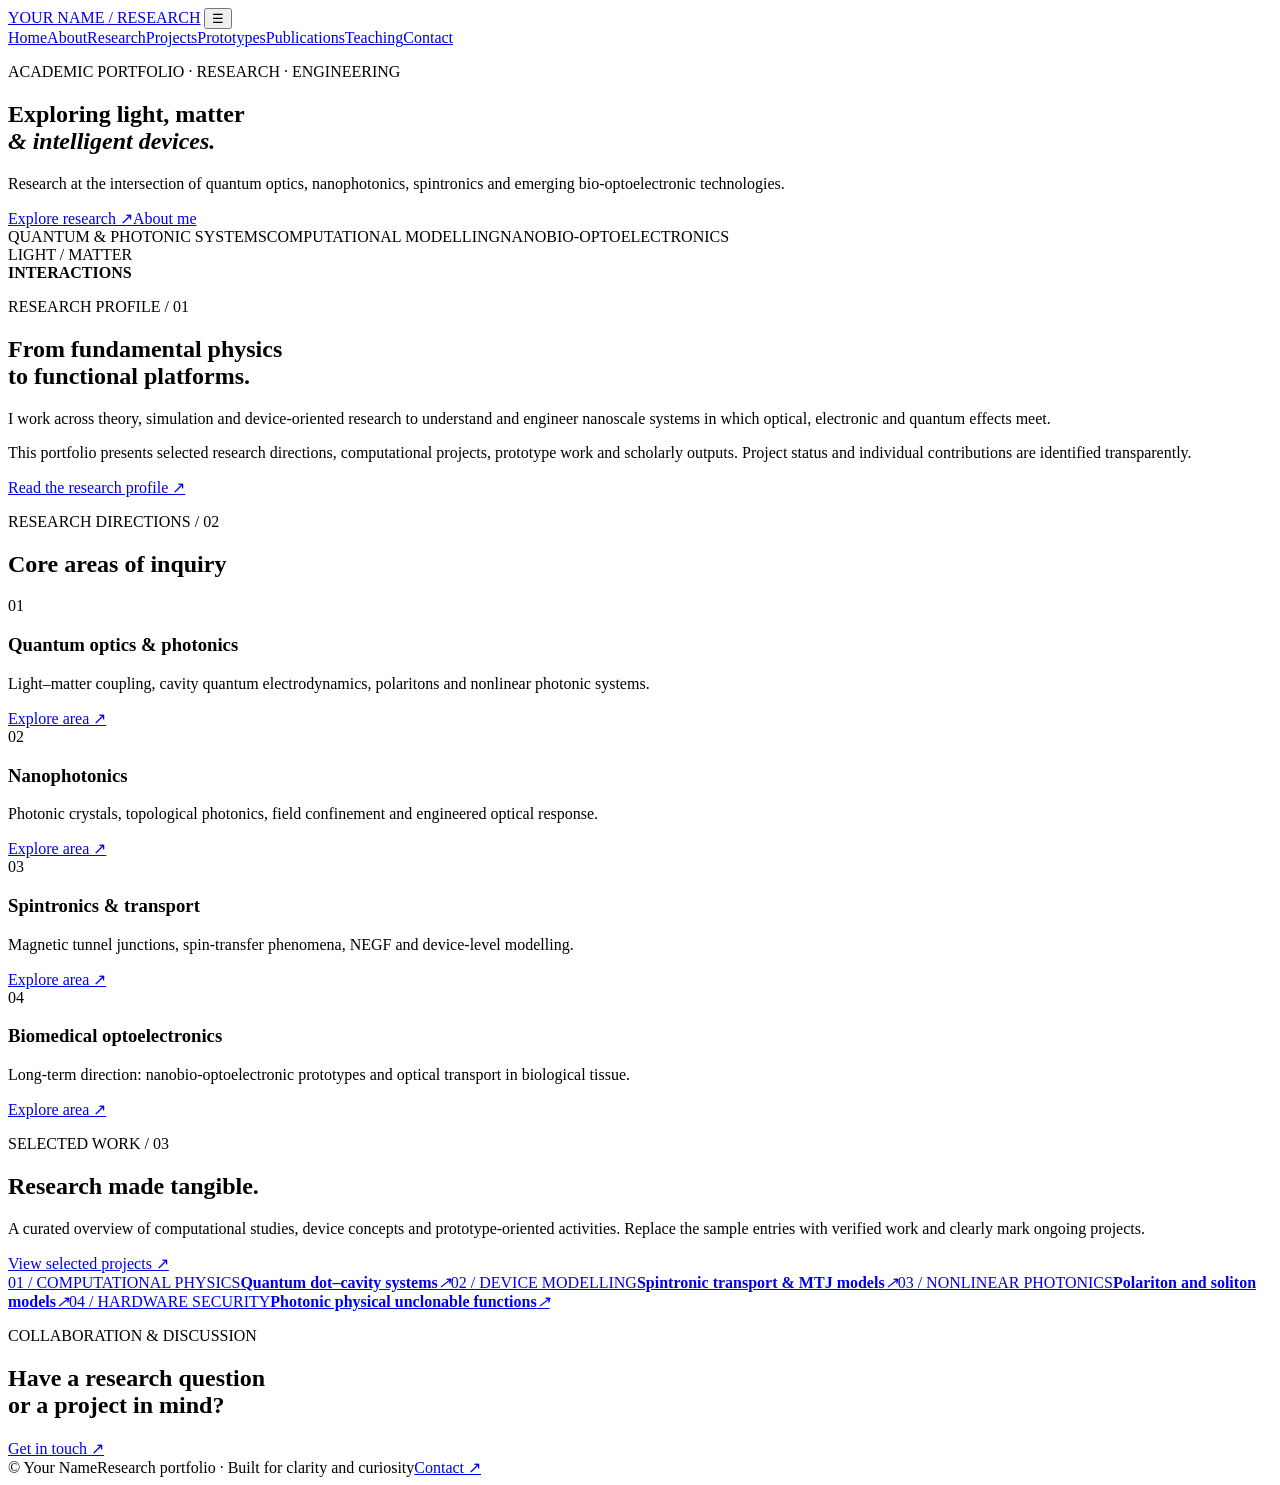
==== index.html @ 0ff96ada "Add files via upload" ====
<!doctype html>
<html lang="en">
<head>
  <meta charset="utf-8"><meta name="viewport" content="width=device-width, initial-scale=1">
  <meta name="description" content="Academic research portfolio in quantum optics, nanophotonics, spintronics and biomedical optoelectronics.">
  <title>Research Portfolio | Your Name</title><link rel="stylesheet" href="assets/css/styles.css">
</head>
<body>
<header class="site-header"><a class="brand" href="index.html">YOUR NAME<span> / RESEARCH</span></a>
<button class="menu-toggle" aria-label="Toggle navigation" aria-expanded="false">☰</button>
<nav class="nav"><a class="active" href="index.html">Home</a><a href="about.html">About</a><a href="research.html">Research</a><a href="projects.html">Projects</a><a href="prototypes.html">Prototypes</a><a href="publications.html">Publications</a><a href="teaching.html">Teaching</a><a href="contact.html">Contact</a></nav></header>
<main>
<section class="hero"><div class="hero-grid"></div><div class="hero-content"><p class="eyebrow">ACADEMIC PORTFOLIO · RESEARCH · ENGINEERING</p>
<h1>Exploring light, matter<br><em>&amp; intelligent devices.</em></h1>
<p class="hero-lede">Research at the intersection of quantum optics, nanophotonics, spintronics and emerging bio-optoelectronic technologies.</p>
<div class="actions"><a class="button primary" href="research.html">Explore research <span>↗</span></a><a class="button secondary" href="about.html">About me</a></div>
<div class="hero-meta"><span>QUANTUM &amp; PHOTONIC SYSTEMS</span><span>COMPUTATIONAL MODELLING</span><span>NANOBIO-OPTOELECTRONICS</span></div></div>
<div class="hero-visual" aria-label="Abstract scientific illustration"><div class="orbit orbit-one"></div><div class="orbit orbit-two"></div><div class="core"></div><div class="photon p1"></div><div class="photon p2"></div><div class="photon p3"></div><div class="visual-label">LIGHT / MATTER<br><b>INTERACTIONS</b></div></div></section>
<section class="section intro"><div><p class="eyebrow">RESEARCH PROFILE / 01</p><h2>From fundamental physics<br>to functional platforms.</h2></div><div><p class="lead">I work across theory, simulation and device-oriented research to understand and engineer nanoscale systems in which optical, electronic and quantum effects meet.</p><p class="muted">This portfolio presents selected research directions, computational projects, prototype work and scholarly outputs. Project status and individual contributions are identified transparently.</p><a class="text-link" href="about.html">Read the research profile ↗</a></div></section>
<section class="section dark-section"><p class="eyebrow">RESEARCH DIRECTIONS / 02</p><h2>Core areas of inquiry</h2><div class="card-grid">
<article class="research-card"><span class="number">01</span><h3>Quantum optics &amp; photonics</h3><p>Light–matter coupling, cavity quantum electrodynamics, polaritons and nonlinear photonic systems.</p><a href="research.html">Explore area ↗</a></article>
<article class="research-card"><span class="number">02</span><h3>Nanophotonics</h3><p>Photonic crystals, topological photonics, field confinement and engineered optical response.</p><a href="research.html">Explore area ↗</a></article>
<article class="research-card"><span class="number">03</span><h3>Spintronics &amp; transport</h3><p>Magnetic tunnel junctions, spin-transfer phenomena, NEGF and device-level modelling.</p><a href="research.html">Explore area ↗</a></article>
<article class="research-card"><span class="number">04</span><h3>Biomedical optoelectronics</h3><p>Long-term direction: nanobio-optoelectronic prototypes and optical transport in biological tissue.</p><a href="research.html">Explore area ↗</a></article>
</div></section>
<section class="section split"><div><p class="eyebrow">SELECTED WORK / 03</p><h2>Research made tangible.</h2><p class="muted">A curated overview of computational studies, device concepts and prototype-oriented activities. Replace the sample entries with verified work and clearly mark ongoing projects.</p><a class="text-link" href="projects.html">View selected projects ↗</a></div><div class="feature-list"><a href="projects.html"><span>01 / COMPUTATIONAL PHYSICS</span><b>Quantum dot–cavity systems</b><i>↗</i></a><a href="projects.html"><span>02 / DEVICE MODELLING</span><b>Spintronic transport &amp; MTJ models</b><i>↗</i></a><a href="projects.html"><span>03 / NONLINEAR PHOTONICS</span><b>Polariton and soliton models</b><i>↗</i></a><a href="projects.html"><span>04 / HARDWARE SECURITY</span><b>Photonic physical unclonable functions</b><i>↗</i></a></div></section>
<section class="cta"><p class="eyebrow">COLLABORATION &amp; DISCUSSION</p><h2>Have a research question<br>or a project in mind?</h2><a class="button light" href="contact.html">Get in touch ↗</a></section>
</main><footer><span>© <span data-year></span> Your Name</span><span>Research portfolio · Built for clarity and curiosity</span><a href="contact.html">Contact ↗</a></footer><script src="assets/js/main.js"></script></body></html>
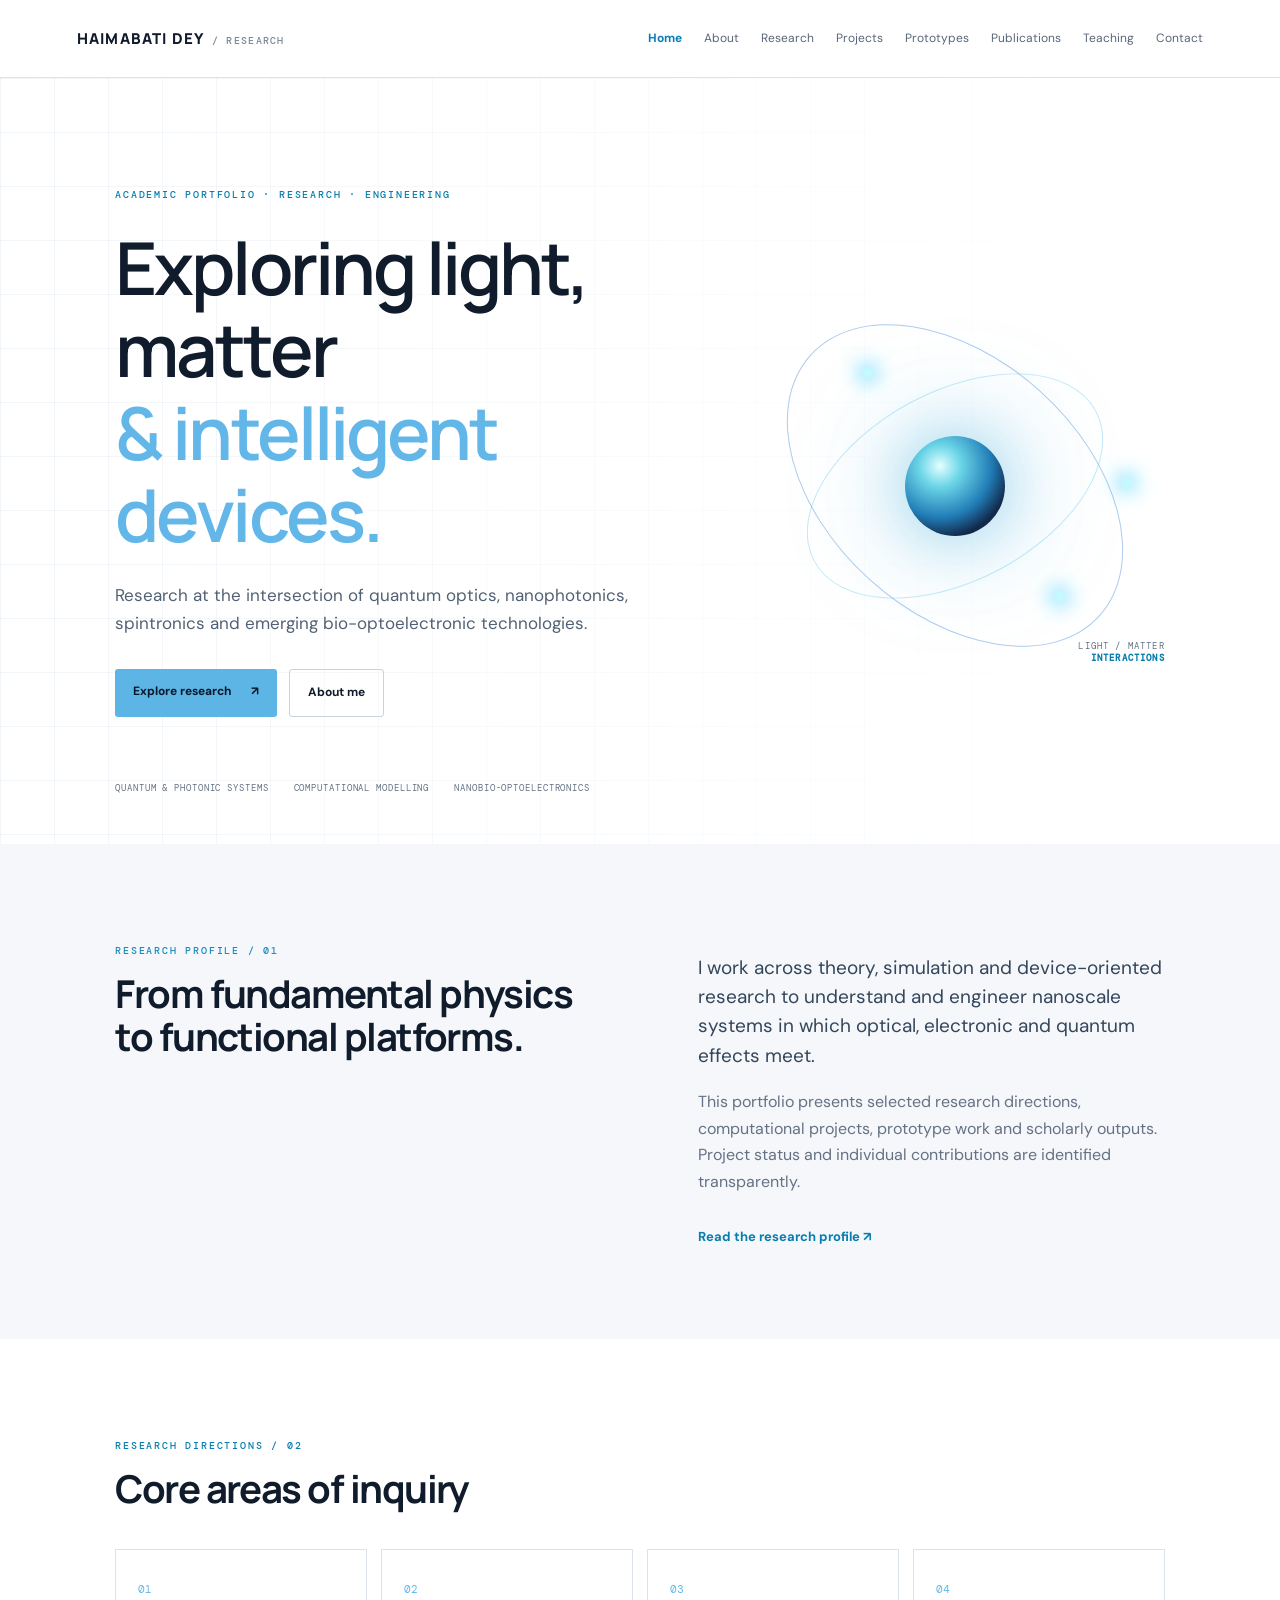
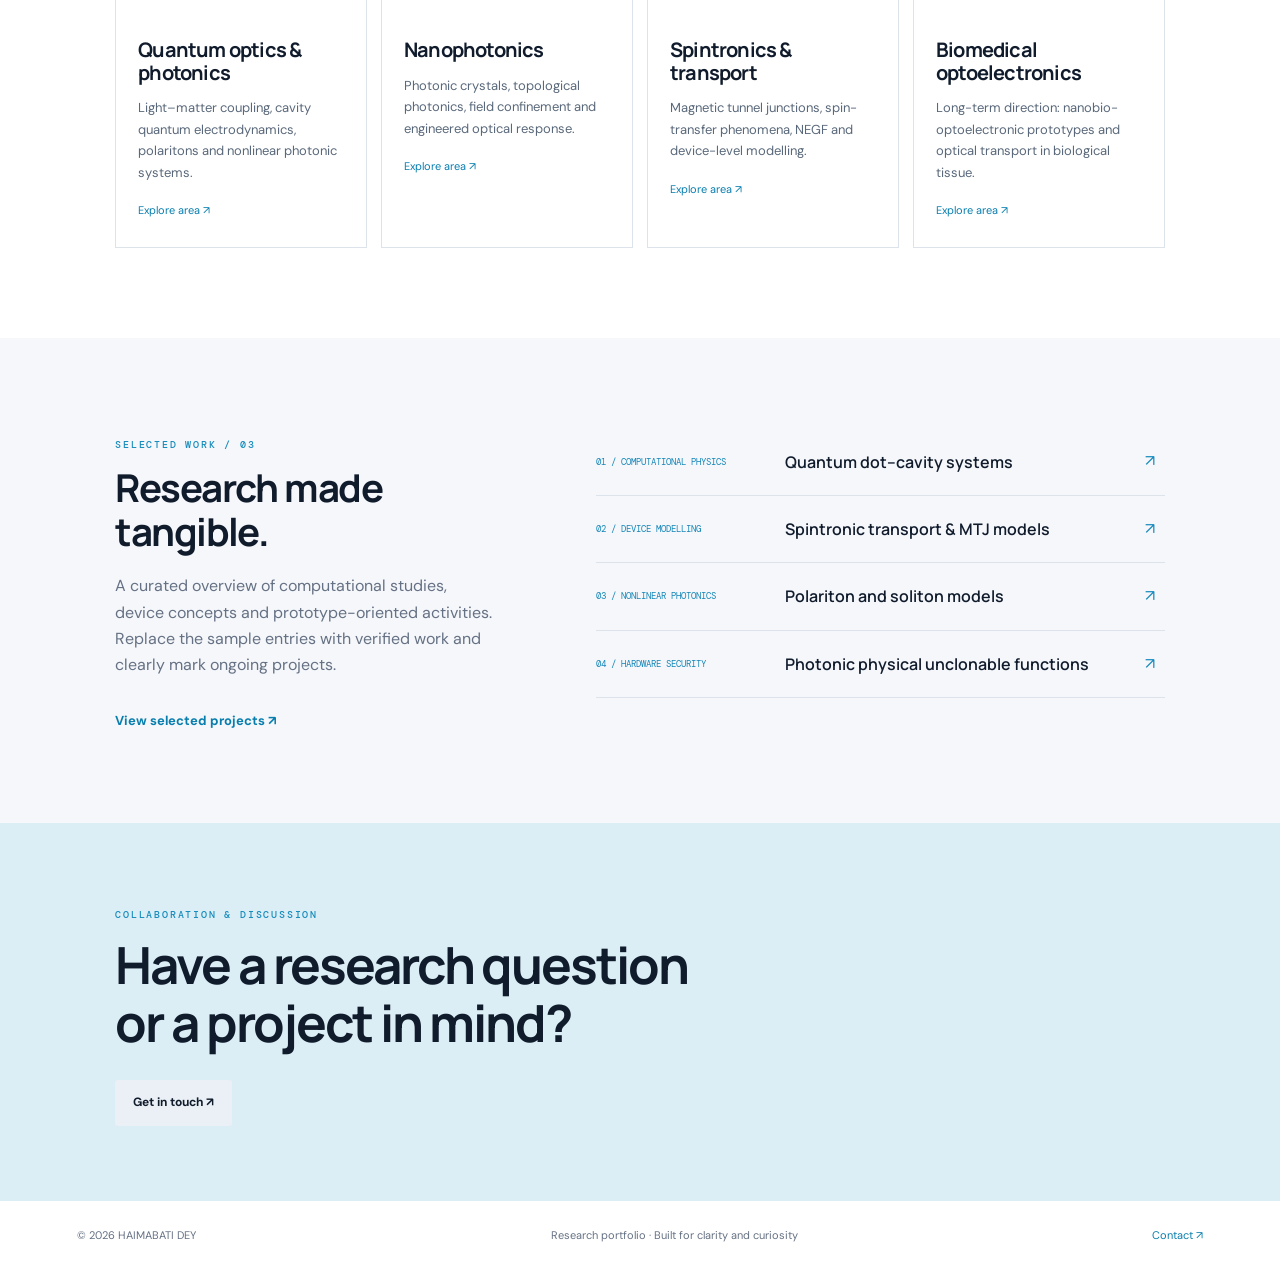
==== commit cda62ae5: "Update index.html" ====
--- a/index.html
+++ b/index.html
@@ -3,10 +3,10 @@
 <head>
   <meta charset="utf-8"><meta name="viewport" content="width=device-width, initial-scale=1">
   <meta name="description" content="Academic research portfolio in quantum optics, nanophotonics, spintronics and biomedical optoelectronics.">
-  <title>Research Portfolio | Your Name</title><link rel="stylesheet" href="assets/css/styles.css">
+  <title>Research Portfolio | HAIMABATI DEY</title><link rel="stylesheet" href="assets/css/styles.css">
 </head>
 <body>
-<header class="site-header"><a class="brand" href="index.html">YOUR NAME<span> / RESEARCH</span></a>
+<header class="site-header"><a class="brand" href="index.html">HAIMABATI DEY<span> / RESEARCH</span></a>
 <button class="menu-toggle" aria-label="Toggle navigation" aria-expanded="false">☰</button>
 <nav class="nav"><a class="active" href="index.html">Home</a><a href="about.html">About</a><a href="research.html">Research</a><a href="projects.html">Projects</a><a href="prototypes.html">Prototypes</a><a href="publications.html">Publications</a><a href="teaching.html">Teaching</a><a href="contact.html">Contact</a></nav></header>
 <main>
@@ -25,4 +25,4 @@
 </div></section>
 <section class="section split"><div><p class="eyebrow">SELECTED WORK / 03</p><h2>Research made tangible.</h2><p class="muted">A curated overview of computational studies, device concepts and prototype-oriented activities. Replace the sample entries with verified work and clearly mark ongoing projects.</p><a class="text-link" href="projects.html">View selected projects ↗</a></div><div class="feature-list"><a href="projects.html"><span>01 / COMPUTATIONAL PHYSICS</span><b>Quantum dot–cavity systems</b><i>↗</i></a><a href="projects.html"><span>02 / DEVICE MODELLING</span><b>Spintronic transport &amp; MTJ models</b><i>↗</i></a><a href="projects.html"><span>03 / NONLINEAR PHOTONICS</span><b>Polariton and soliton models</b><i>↗</i></a><a href="projects.html"><span>04 / HARDWARE SECURITY</span><b>Photonic physical unclonable functions</b><i>↗</i></a></div></section>
 <section class="cta"><p class="eyebrow">COLLABORATION &amp; DISCUSSION</p><h2>Have a research question<br>or a project in mind?</h2><a class="button light" href="contact.html">Get in touch ↗</a></section>
-</main><footer><span>© <span data-year></span> Your Name</span><span>Research portfolio · Built for clarity and curiosity</span><a href="contact.html">Contact ↗</a></footer><script src="assets/js/main.js"></script></body></html>+</main><footer><span>© <span data-year></span> HAIMABATI DEY</span><span>Research portfolio · Built for clarity and curiosity</span><a href="contact.html">Contact ↗</a></footer><script src="assets/js/main.js"></script></body></html>
--- a/assets/css/styles.css
+++ b/assets/css/styles.css
@@ -0,0 +1,7 @@
+
+@import url('https://fonts.googleapis.com/css2?family=DM+Mono:wght@400;500&family=DM+Sans:wght@400;500;600;700&family=Manrope:wght@400;500;600;700;800&display=swap');
+:root{--ink:#101b2c;--navy:#ffffff;--blue:#63b7e8;--cyan:#9de4ed;--paper:#f5f7fa;--muted:#657184;--line:#dce3eb;--white:#fff}
+*{box-sizing:border-box}html{scroll-behavior:smooth}body{margin:0;background:var(--paper);color:var(--ink);font-family:'DM Sans',sans-serif;line-height:1.65}a{color:inherit;text-decoration:none}.site-header{height:auto;min-height:78px;padding:0 6vw;display:flex;align-items:center;justify-content:space-between;background:#fff;border-bottom:1px solid var(--line);position:relative;z-index:5}.brand{font:800 15px Manrope,sans-serif;letter-spacing:.08em}.brand span{color:#7a8798;font:500 10px 'DM Mono',monospace;letter-spacing:.13em}.nav{display:flex;gap:22px;align-items:center}.nav a{font-size:12px;color:#596679}.nav a:hover,.nav a.active{color:#087eb8}.nav a.active{font-weight:700}.menu-toggle{display:none;border:0;background:none;font-size:24px}.hero{min-height:640px;background:var(--navy);color:var(--ink);padding:100px 9vw 50px;position:relative;overflow:hidden;display:grid;grid-template-columns:1.2fr .8fr;align-items:center}.hero-grid{position:absolute;inset:0;background-image:linear-gradient(rgba(70,120,160,.07) 1px,transparent 1px),linear-gradient(90deg,rgba(70,120,160,.07) 1px,transparent 1px);background-size:54px 54px;mask-image:linear-gradient(90deg,black,transparent 90%)}.hero-content{position:relative;z-index:1}.eyebrow{font:500 10px 'DM Mono',monospace;letter-spacing:.18em;color:#178cbd;text-transform:uppercase}.hero .eyebrow{color:#087eae}h1,h2,h3{font-family:Manrope,sans-serif;line-height:1.13;letter-spacing:-.04em}h1{font-size:clamp(42px,5.7vw,76px);font-weight:600;margin:25px 0}.hero h1 em,.page h1 em{font-style:normal;color:var(--blue)}.hero-lede{max-width:580px;color:#526174;font-size:17px}.actions{display:flex;gap:12px;margin:32px 0}.button{display:inline-flex;gap:20px;padding:13px 18px;border-radius:3px;font-size:12px;font-weight:700}.primary{background:#5db5e5;color:#07182a}.secondary{border:1px solid #c8d3df;color:var(--ink)}.hero-meta{display:flex;gap:25px;flex-wrap:wrap;margin-top:65px;color:#657184;font:9px 'DM Mono',monospace;letter-spacing:.1em}.hero-visual{height:380px;position:relative;display:grid;place-items:center}.orbit{position:absolute;border:1px solid rgba(115,207,237,.45);border-radius:50%;transform:rotate(-28deg)}.orbit-one{width:320px;height:190px}.orbit-two{width:390px;height:255px;transform:rotate(42deg);border-color:rgba(91,150,225,.5)}.core{width:100px;height:100px;border-radius:50%;background:radial-gradient(circle at 35% 30%,#e4ffff,#6bd5e7 22%,#217cb6 54%,#12294b 75%);box-shadow:0 0 70px #3baddc88,0 0 130px #3baddc44}.photon{position:absolute;width:9px;height:9px;border-radius:50%;background:#c2faff;box-shadow:0 0 20px 5px #65d9ff}.p1{top:72px;left:28%}.p2{bottom:75px;right:24%}.p3{top:48%;right:8%}.visual-label{position:absolute;bottom:12px;right:0;color:#657184;font:9px 'DM Mono',monospace;letter-spacing:.13em;text-align:right}.visual-label b{color:#087eae}.section{padding:90px 9vw}.intro{display:grid;grid-template-columns:1fr 1fr;gap:9vw}.section h2,.page h2{font-size:clamp(27px,3vw,40px);margin:15px 0 20px}.lead{font-size:19px;line-height:1.55;color:#34465b}.muted{color:var(--muted)}.text-link{display:inline-block;margin-top:15px;color:#087eae;font-weight:700;font-size:13px}.dark-section{background:#ffffff;color:var(--ink)}.dark-section .eyebrow{color:#087eae}.dark-section h2{margin-bottom:38px}.card-grid{display:grid;grid-template-columns:repeat(4,1fr);gap:14px}.research-card{padding:25px 22px;border:1px solid var(--line);min-height:250px}.number{font:11px 'DM Mono';color:var(--blue)}.research-card h3{font-size:20px;margin:38px 0 12px}.research-card p{font-size:13px;color:#59687a}.research-card a{font-size:11px;color:#087eae}.split{display:grid;grid-template-columns:.8fr 1.2fr;gap:8vw}.feature-list a{display:grid;grid-template-columns:1fr 2fr 20px;gap:18px;padding:20px 0;border-bottom:1px solid var(--line);align-items:center}.feature-list span{font:9px 'DM Mono';color:#1686b8}.feature-list b{font:600 16px Manrope}.feature-list i{font-style:normal;color:#1389bc}.cta{background:#dceef5;padding:75px 9vw}.cta h2{font-size:clamp(32px,4vw,52px);margin:15px 0 28px}.button.light{background:#eaf0f5;color:var(--ink)}.page{max-width:1050px;margin:auto;padding:85px 30px 110px;min-height:70vh}.page h1{font-size:clamp(43px,6vw,72px);margin:25px 0}.page-lede{max-width:750px;margin-bottom:60px}.page-columns{display:grid;grid-template-columns:1.4fr .8fr;gap:8vw;margin:55px 0}.side-note{background:#e8eef4;padding:28px}.side-note ul{padding-left:18px;color:#526174;font-size:14px}.content-block{max-width:760px;padding:30px 0;border-top:1px solid var(--line)}.content-block h2{font-size:25px}.topic{display:grid;grid-template-columns:70px 1fr;gap:20px;padding:30px 0;border-top:1px solid var(--line)}.topic>span{font:13px 'DM Mono';color:#1686b8;padding-top:7px}.topic h2{font-size:25px;margin:0 0 12px}.topic p{max-width:750px;color:#59687a;margin:8px 0}.tags{font:10px 'DM Mono';letter-spacing:.1em;color:#1584b6!important;margin-top:17px!important}.project{padding:30px 0;border-top:1px solid var(--line)}.project-top{display:flex;justify-content:space-between;font:10px 'DM Mono';letter-spacing:.12em;color:#1785b4}.status{color:#738093}.project h2{font-size:27px;margin:17px 0 10px}.project>p{color:#59687a}.project dl{display:grid;grid-template-columns:120px 1fr;gap:8px 15px;font-size:13px;margin-top:22px}.project dt{font:10px 'DM Mono';color:#1686b8;text-transform:uppercase}.project dd{margin:0;color:#526174}.notice{background:#e5eff5;border-left:3px solid #2797c5;padding:18px 22px;color:#526174;font-size:13px;margin:35px 0}.prototype-grid{display:grid;grid-template-columns:1fr 1fr;gap:25px}.image-placeholder{height:230px;background:linear-gradient(135deg,#f1f5f9,#e4edf5);display:flex;flex-direction:column;justify-content:center;align-items:center;color:#34465b;font:11px 'DM Mono';letter-spacing:.15em}.image-placeholder small{margin-top:12px;color:#657184}.image-placeholder.alt{background:linear-gradient(135deg,#f5f7fa,#e8eef4)}.prototype-grid h2{font-size:22px;margin:20px 0 8px}.prototype-grid p{font-size:14px;color:#59687a}.publication-group{margin:35px 0}.publication-group h2{font-size:23px}.empty-state{padding:20px;background:#eaf0f5;color:#657184;font-size:14px}.contact-links{max-width:760px}.contact-links a{display:grid;grid-template-columns:150px 1fr 20px;gap:20px;align-items:center;padding:20px 0;border-top:1px solid var(--line)}.contact-links span{font:10px 'DM Mono';color:#1786b5;letter-spacing:.12em}.contact-links b{font:600 15px Manrope}footer{padding:25px 6vw;background:#ffffff;color:#657184;display:flex;justify-content:space-between;gap:20px;flex-wrap:wrap;font-size:11px}footer a{color:#087eae}
+@media(max-width:1050px){.nav{gap:12px}.nav a{font-size:11px}.card-grid{grid-template-columns:repeat(2,1fr)}.hero{padding-left:6vw;padding-right:6vw}}
+@media(max-width:760px){.site-header{padding:0 22px;min-height:68px}.menu-toggle{display:block}.nav{display:none;position:absolute;top:68px;left:0;right:0;background:white;padding:18px 24px;box-shadow:0 12px 18px #0001;flex-direction:column;align-items:flex-start}.nav.open{display:flex}.hero{display:block;padding:75px 25px 35px;min-height:0}.hero-visual{height:300px;margin-top:15px}.hero-meta{margin-top:45px}.section{padding:65px 25px}.intro,.split,.page-columns{grid-template-columns:1fr;gap:25px}.card-grid{grid-template-columns:1fr}.research-card{min-height:0}.research-card h3{margin-top:22px}.page{padding:65px 25px 80px}.prototype-grid{grid-template-columns:1fr}.feature-list a{grid-template-columns:1fr 20px}.feature-list a span{grid-column:1/-1}.contact-links a{grid-template-columns:100px 1fr 15px;gap:10px}.contact-links b{font-size:13px}.topic{grid-template-columns:40px 1fr}.project dl{grid-template-columns:1fr;gap:4px}.project dd{margin-bottom:10px}footer{padding:25px;flex-direction:column;gap:8px}}
+
